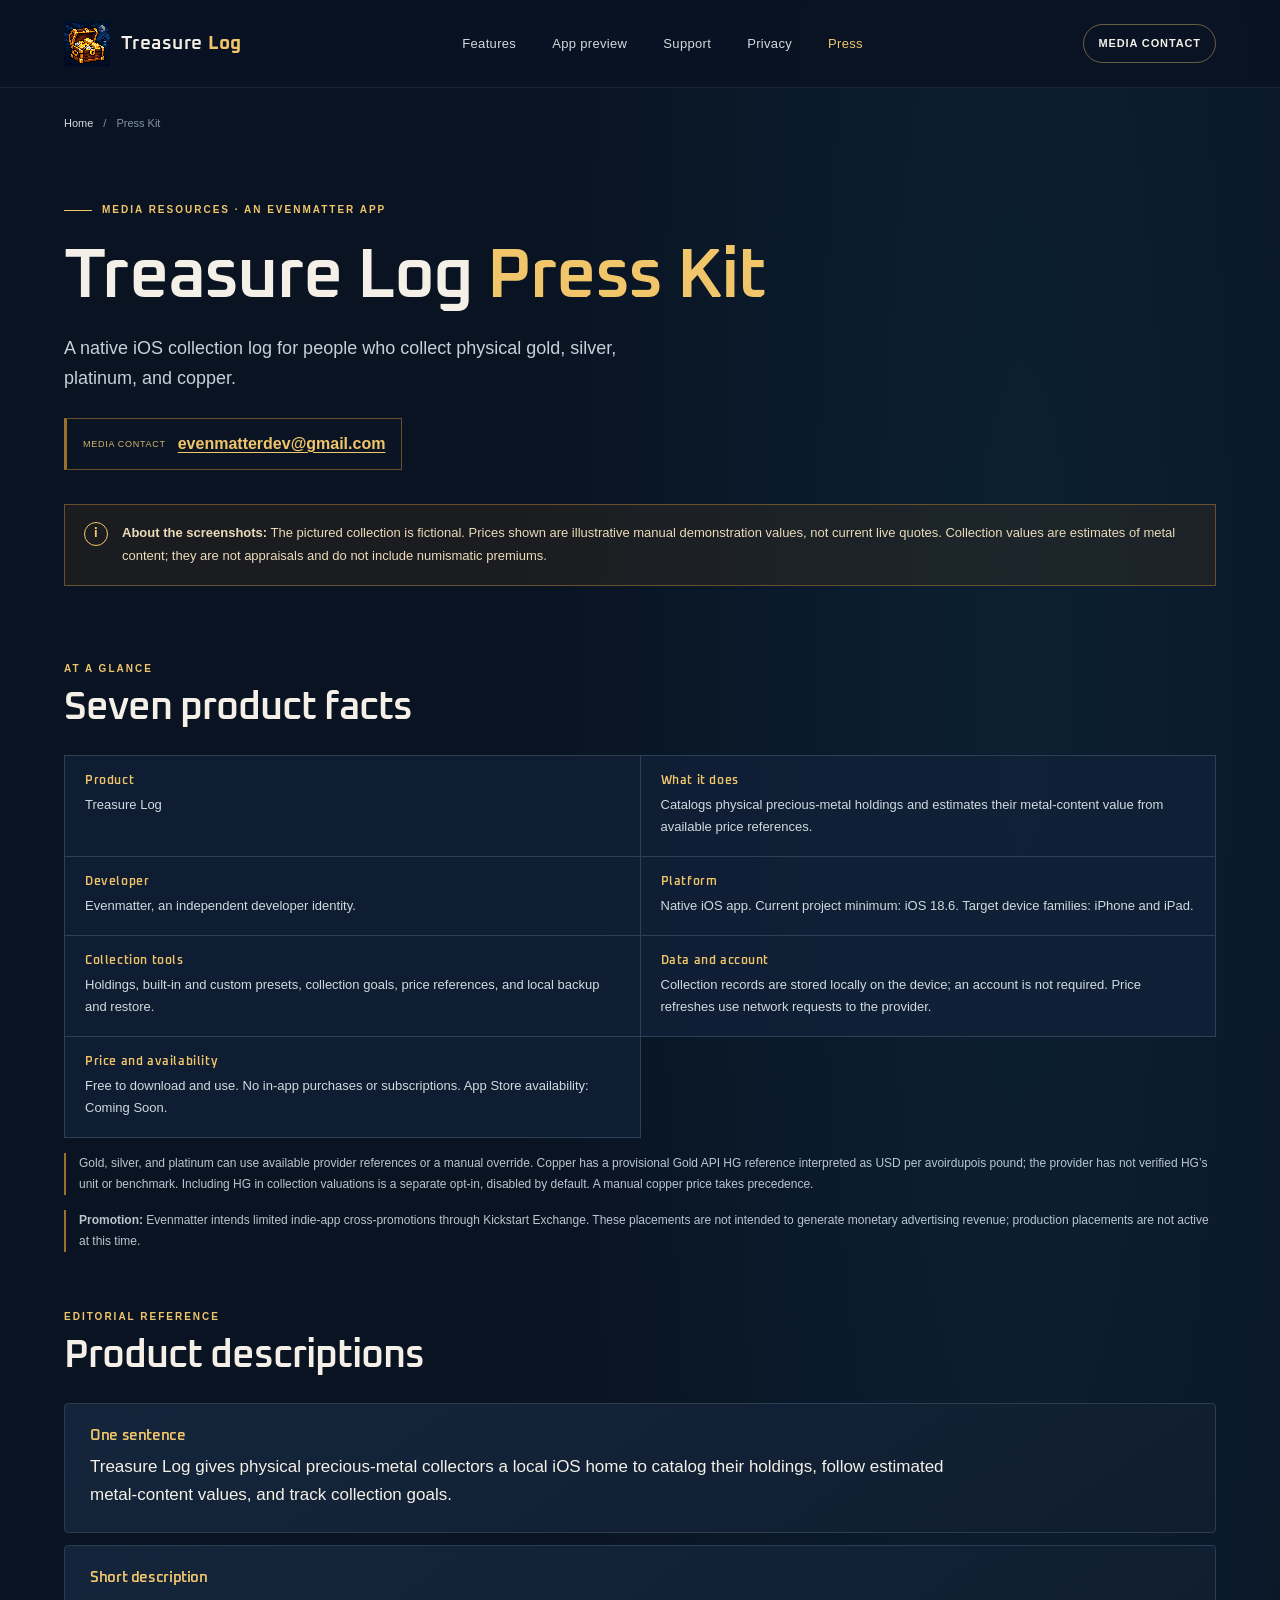
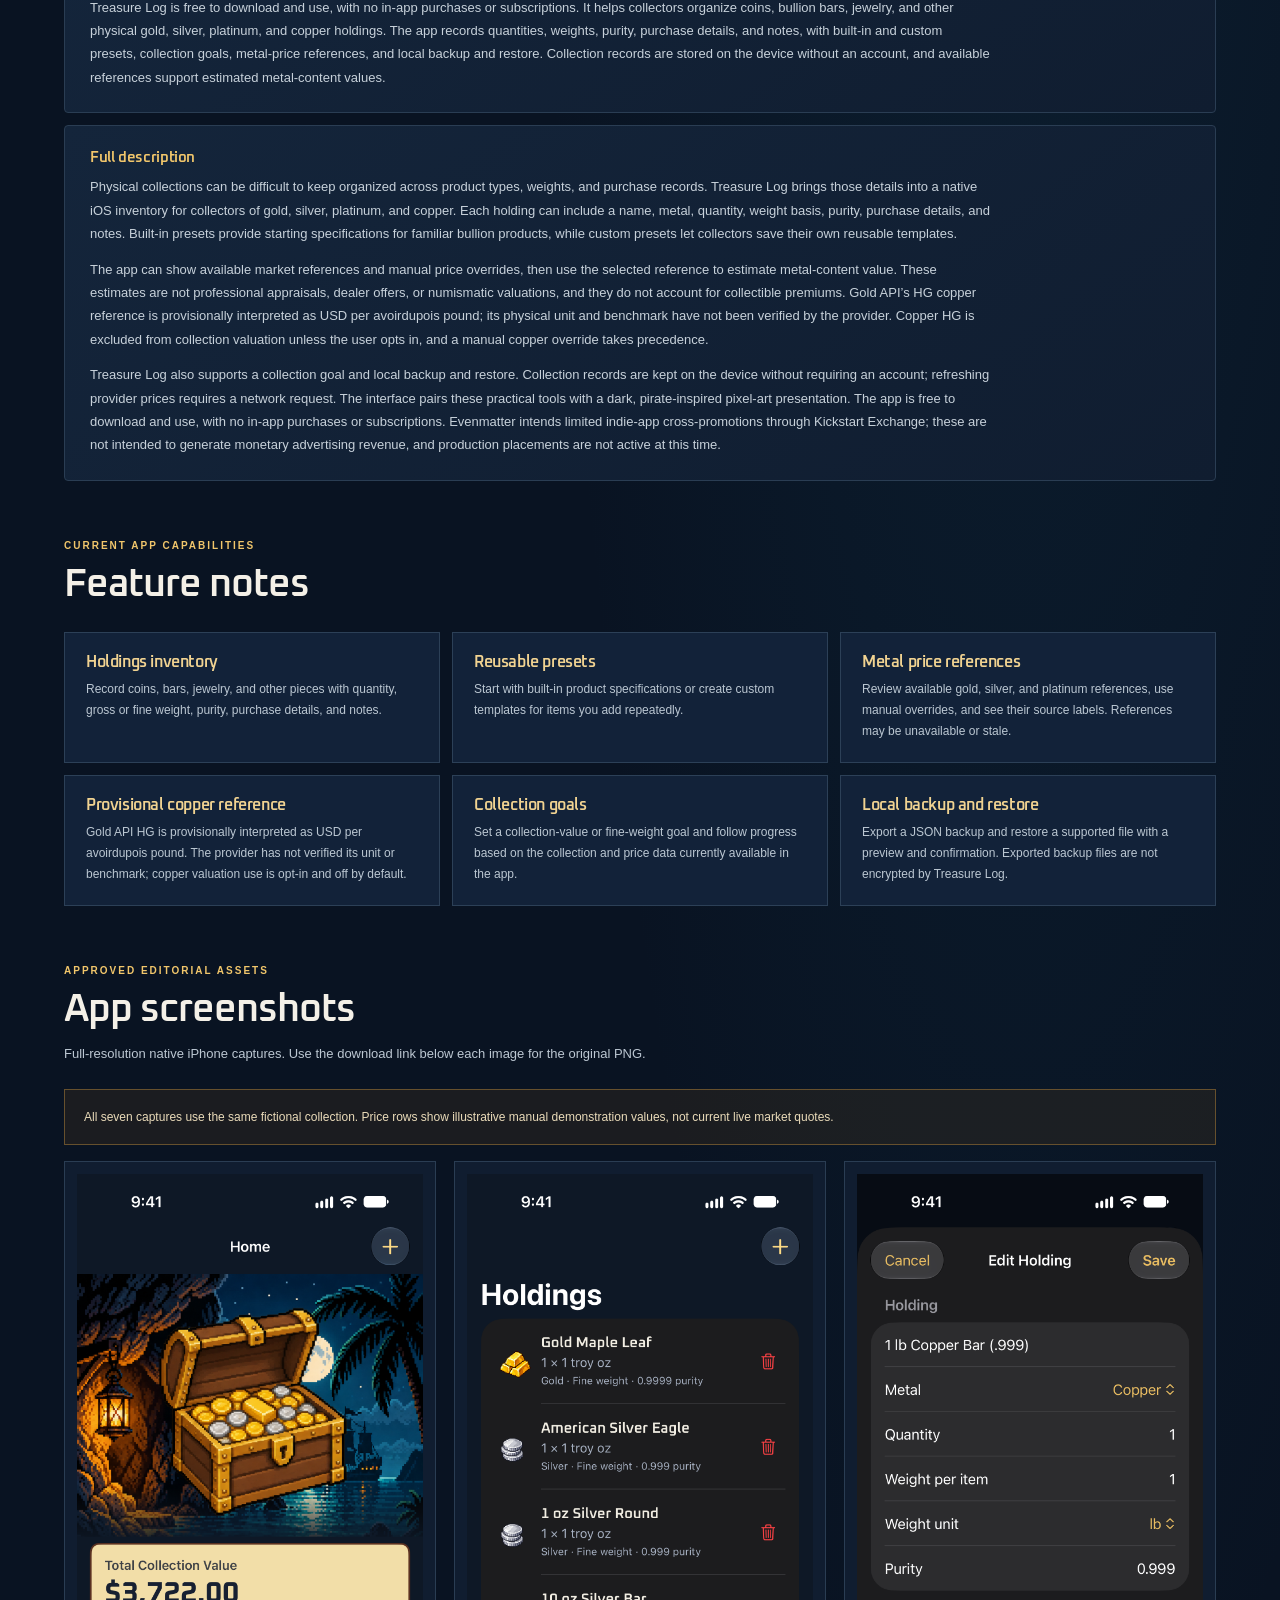
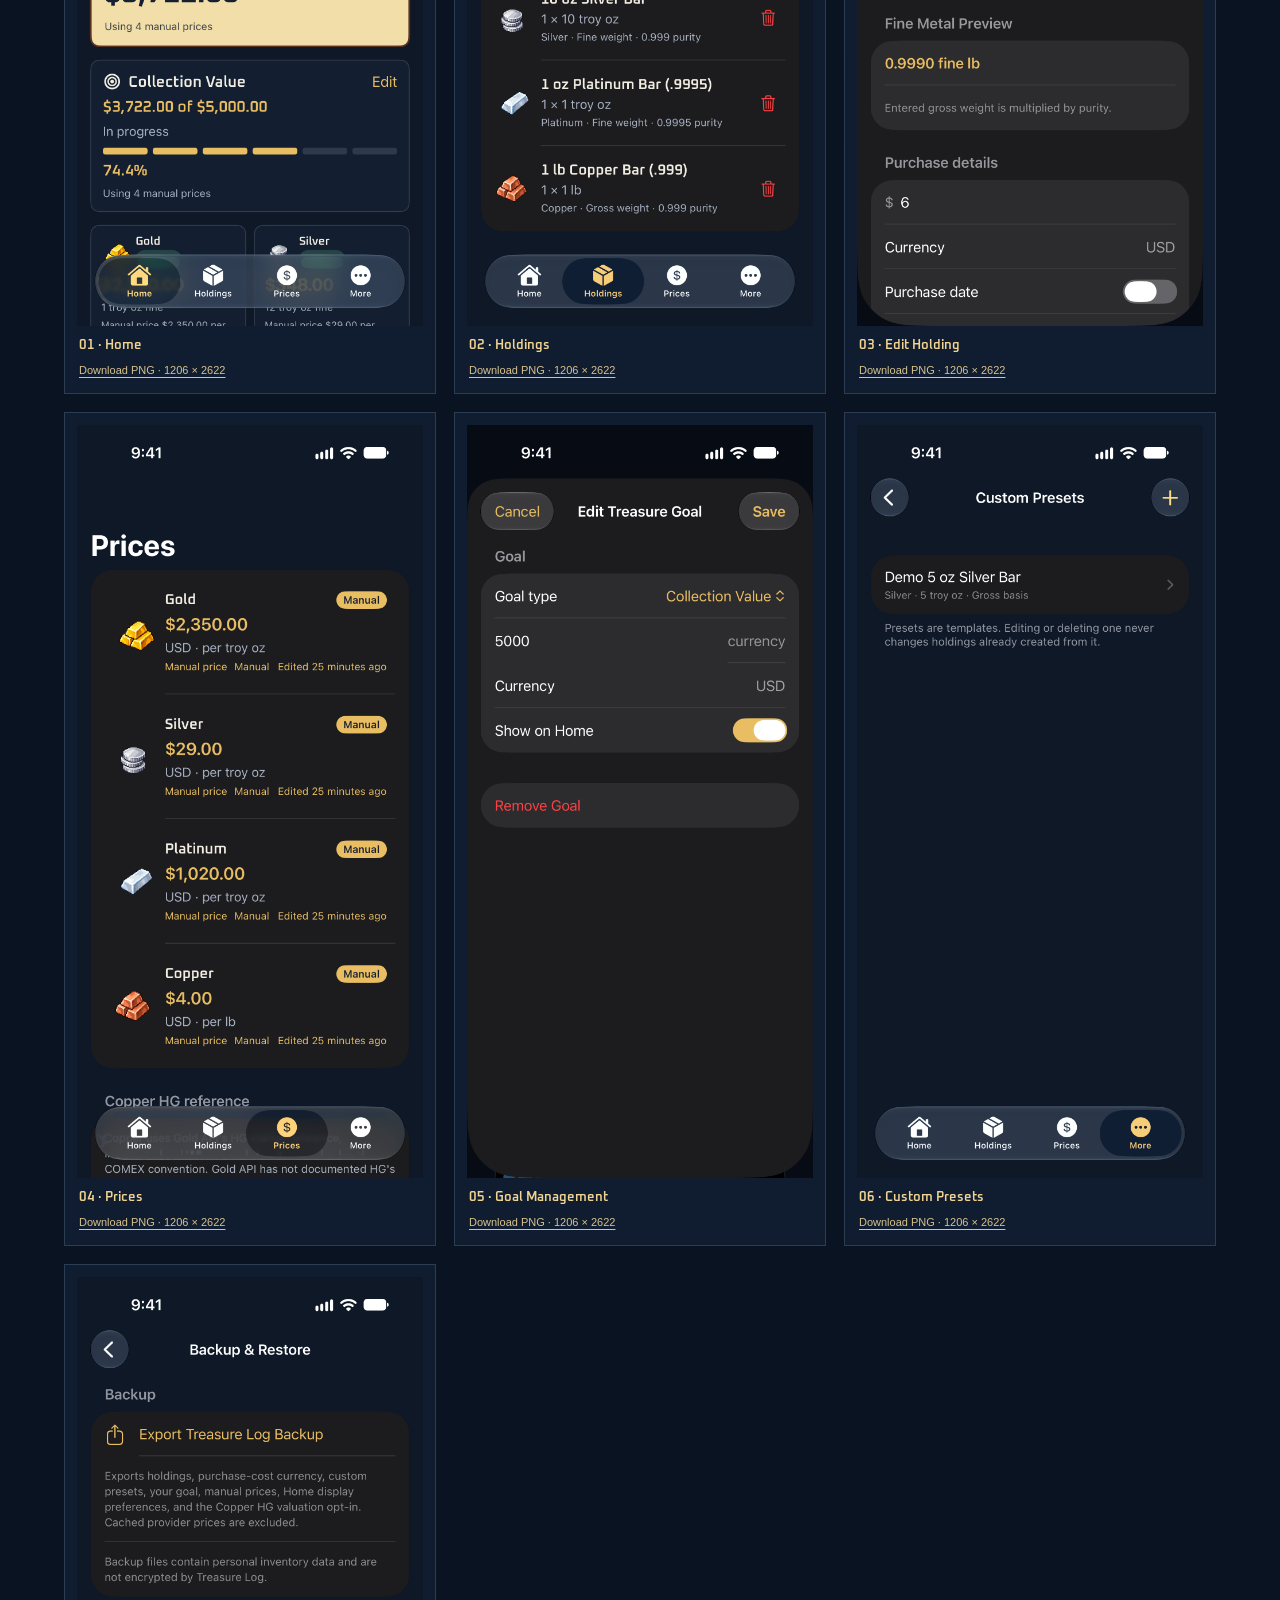
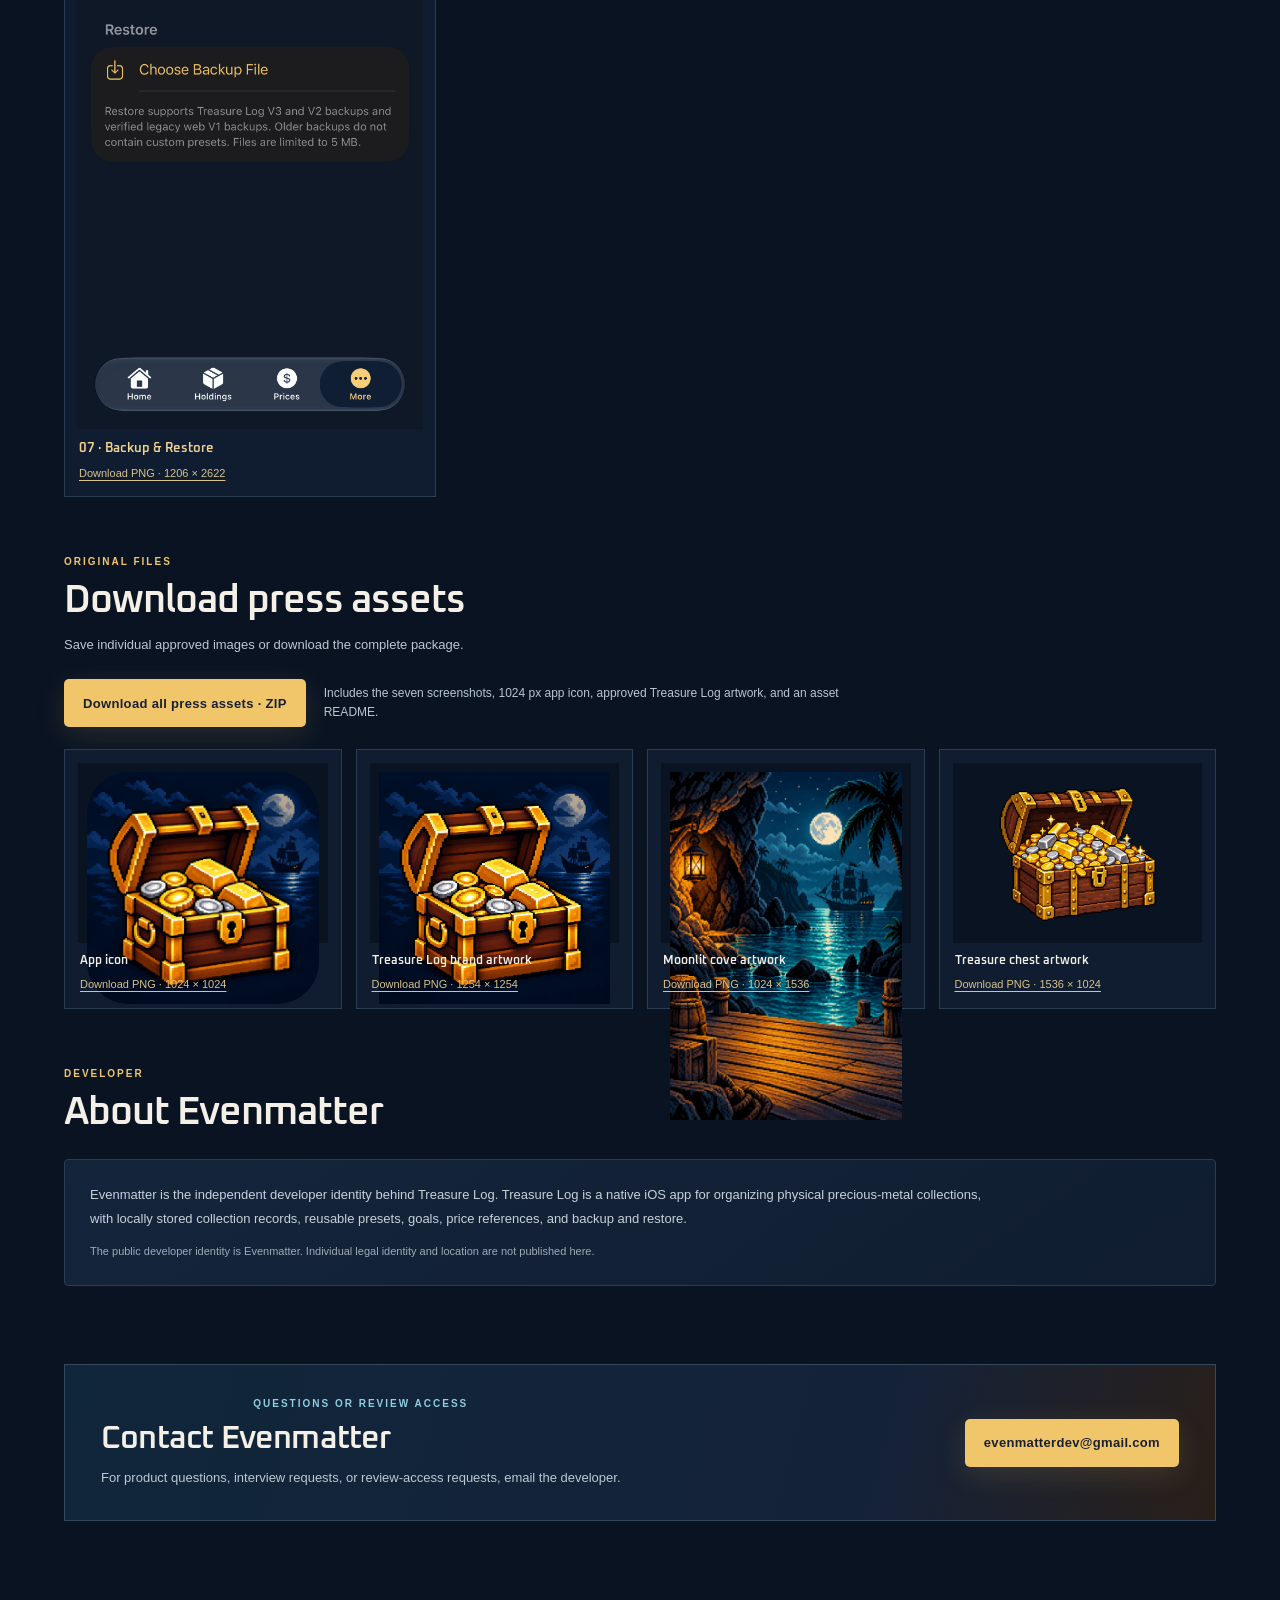
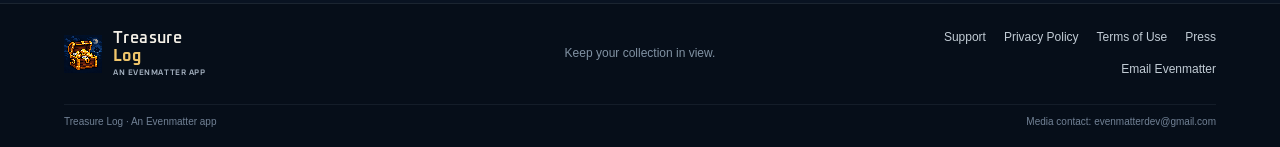
==== docs/press/index.html @ a98db15e "Publish Treasure Log press kit and update Copper disclosures" ====
<!doctype html>
<html lang="en">
<head>
  <meta charset="utf-8">
  <meta name="viewport" content="width=device-width, initial-scale=1">
  <meta name="theme-color" content="#091322">
  <meta name="description" content="Treasure Log press kit: verified product facts, editorial screenshots, approved artwork, and media contact.">
  <title>Press Kit — Treasure Log</title>
  <link rel="icon" href="../assets/brand/treasurelog-logo.png" type="image/png">
  <link rel="preload" href="../assets/fonts/oxanium.ttf" as="font" type="font/ttf" crossorigin>
  <link rel="stylesheet" href="../styles/site.css">
  <link rel="stylesheet" href="../styles/press.css">
</head>
<body class="inner-page">
  <a class="skip-link" href="#main">Skip to content</a>
  <header class="site-header">
    <a class="brand" href="../" aria-label="Treasure Log home"><img src="../assets/brand/treasurelog-logo.png" width="52" height="52" alt=""><span>Treasure <b>Log</b></span></a>
    <nav class="main-nav" aria-label="Main navigation">
      <a href="../#features">Features</a>
      <a href="../#screenshots">App preview</a>
      <a href="../support/">Support</a>
      <a href="../privacy/">Privacy</a>
      <a aria-current="page" href="./">Press</a>
    </nav>
    <a class="nav-cta" href="mailto:evenmatterdev@gmail.com">Media contact</a>
  </header>

  <main id="main" class="wrap inner-main press-main">
    <div class="breadcrumb"><a href="../">Home</a><span aria-hidden="true">/</span><span>Press Kit</span></div>
    <section class="page-hero press-hero">
      <p class="eyebrow"><span class="eyebrow-line"></span> Media resources · An Evenmatter app</p>
      <h1>Treasure Log <em>Press Kit</em></h1>
      <p class="page-lede">A native iOS collection log for people who collect physical gold, silver, platinum, and copper.</p>
      <div class="press-contact">
        <span class="contact-label">Media contact</span>
        <a href="mailto:evenmatterdev@gmail.com">evenmatterdev@gmail.com</a>
      </div>
    </section>

    <section class="press-notice" aria-label="Demonstration data note">
      <span class="notice-mark" aria-hidden="true">i</span>
      <p><strong>About the screenshots:</strong> The pictured collection is fictional. Prices shown are illustrative manual demonstration values, not current live quotes. Collection values are estimates of metal content; they are not appraisals and do not include numismatic premiums.</p>
    </section>

    <section class="press-section" aria-labelledby="facts-heading">
      <div class="press-section-heading">
        <p class="eyebrow">At a glance</p>
        <h2 id="facts-heading">Seven product facts</h2>
      </div>
      <dl class="facts-grid">
        <div><dt>Product</dt><dd>Treasure Log</dd></div>
        <div><dt>What it does</dt><dd>Catalogs physical precious-metal holdings and estimates their metal-content value from available price references.</dd></div>
        <div><dt>Developer</dt><dd>Evenmatter, an independent developer identity.</dd></div>
        <div><dt>Platform</dt><dd>Native iOS app. Current project minimum: iOS 18.6. Target device families: iPhone and iPad.</dd></div>
        <div><dt>Collection tools</dt><dd>Holdings, built-in and custom presets, collection goals, price references, and local backup and restore.</dd></div>
        <div><dt>Data and account</dt><dd>Collection records are stored locally on the device; an account is not required. Price refreshes use network requests to the provider.</dd></div>
        <div><dt>Price and availability</dt><dd>Free to download and use. No in-app purchases or subscriptions. App Store availability: Coming Soon.</dd></div>
      </dl>
      <p class="facts-note">Gold, silver, and platinum can use available provider references or a manual override. Copper has a provisional Gold API HG reference interpreted as USD per avoirdupois pound; the provider has not verified HG’s unit or benchmark. Including HG in collection valuations is a separate opt-in, disabled by default. A manual copper price takes precedence.</p>
      <p class="facts-note"><strong>Promotion:</strong> Evenmatter intends limited indie-app cross-promotions through Kickstart Exchange. These placements are not intended to generate monetary advertising revenue; production placements are not active at this time.</p>
    </section>

    <section class="press-section" aria-labelledby="copy-heading">
      <div class="press-section-heading">
        <p class="eyebrow">Editorial reference</p>
        <h2 id="copy-heading">Product descriptions</h2>
      </div>
      <article class="copy-card">
        <h3>One sentence</h3>
        <p class="quotable">Treasure Log gives physical precious-metal collectors a local iOS home to catalog their holdings, follow estimated metal-content values, and track collection goals.</p>
      </article>
      <article class="copy-card">
        <h3>Short description</h3>
        <p>Treasure Log is free to download and use, with no in-app purchases or subscriptions. It helps collectors organize coins, bullion bars, jewelry, and other physical gold, silver, platinum, and copper holdings. The app records quantities, weights, purity, purchase details, and notes, with built-in and custom presets, collection goals, metal-price references, and local backup and restore. Collection records are stored on the device without an account, and available references support estimated metal-content values.</p>
      </article>
      <article class="copy-card">
        <h3>Full description</h3>
        <p>Physical collections can be difficult to keep organized across product types, weights, and purchase records. Treasure Log brings those details into a native iOS inventory for collectors of gold, silver, platinum, and copper. Each holding can include a name, metal, quantity, weight basis, purity, purchase details, and notes. Built-in presets provide starting specifications for familiar bullion products, while custom presets let collectors save their own reusable templates.</p>
        <p>The app can show available market references and manual price overrides, then use the selected reference to estimate metal-content value. These estimates are not professional appraisals, dealer offers, or numismatic valuations, and they do not account for collectible premiums. Gold API’s HG copper reference is provisionally interpreted as USD per avoirdupois pound; its physical unit and benchmark have not been verified by the provider. Copper HG is excluded from collection valuation unless the user opts in, and a manual copper override takes precedence.</p>
        <p>Treasure Log also supports a collection goal and local backup and restore. Collection records are kept on the device without requiring an account; refreshing provider prices requires a network request. The interface pairs these practical tools with a dark, pirate-inspired pixel-art presentation. The app is free to download and use, with no in-app purchases or subscriptions. Evenmatter intends limited indie-app cross-promotions through Kickstart Exchange; these are not intended to generate monetary advertising revenue, and production placements are not active at this time.</p>
      </article>
    </section>

    <section class="press-section" aria-labelledby="features-heading">
      <div class="press-section-heading">
        <p class="eyebrow">Current app capabilities</p>
        <h2 id="features-heading">Feature notes</h2>
      </div>
      <div class="press-features">
        <article><h3>Holdings inventory</h3><p>Record coins, bars, jewelry, and other pieces with quantity, gross or fine weight, purity, purchase details, and notes.</p></article>
        <article><h3>Reusable presets</h3><p>Start with built-in product specifications or create custom templates for items you add repeatedly.</p></article>
        <article><h3>Metal price references</h3><p>Review available gold, silver, and platinum references, use manual overrides, and see their source labels. References may be unavailable or stale.</p></article>
        <article><h3>Provisional copper reference</h3><p>Gold API HG is provisionally interpreted as USD per avoirdupois pound. The provider has not verified its unit or benchmark; copper valuation use is opt-in and off by default.</p></article>
        <article><h3>Collection goals</h3><p>Set a collection-value or fine-weight goal and follow progress based on the collection and price data currently available in the app.</p></article>
        <article><h3>Local backup and restore</h3><p>Export a JSON backup and restore a supported file with a preview and confirmation. Exported backup files are not encrypted by Treasure Log.</p></article>
      </div>
    </section>

    <section class="press-section" aria-labelledby="screens-heading">
      <div class="press-section-heading">
        <p class="eyebrow">Approved editorial assets</p>
        <h2 id="screens-heading">App screenshots</h2>
        <p>Full-resolution native iPhone captures. Use the download link below each image for the original PNG.</p>
      </div>
      <div class="press-demo-note">All seven captures use the same fictional collection. Price rows show illustrative manual demonstration values, not current live market quotes.</div>
      <div class="press-gallery">
        <figure class="press-shot">
          <a class="press-image-link" href="../assets/press/screenshots/01-home-dashboard.png" download><img src="../assets/press/screenshots/01-home-dashboard.png" width="1206" height="2622" fetchpriority="high" alt="Treasure Log Home dashboard showing a fictional collection valued at 3,722 dollars and a 5,000 dollar goal at 74.4 percent progress."></a>
          <figcaption><span>01 · Home</span><a href="../assets/press/screenshots/01-home-dashboard.png" download>Download PNG · 1206 × 2622</a></figcaption>
        </figure>
        <figure class="press-shot">
          <a class="press-image-link" href="../assets/press/screenshots/02-holdings-inventory.png" download><img src="../assets/press/screenshots/02-holdings-inventory.png" width="1206" height="2622" loading="lazy" alt="Treasure Log Holdings inventory with fictional gold, silver, platinum, and copper pieces."></a>
          <figcaption><span>02 · Holdings</span><a href="../assets/press/screenshots/02-holdings-inventory.png" download>Download PNG · 1206 × 2622</a></figcaption>
        </figure>
        <figure class="press-shot">
          <a class="press-image-link" href="../assets/press/screenshots/03-edit-holding-copper-gross.png" download><img src="../assets/press/screenshots/03-edit-holding-copper-gross.png" width="1206" height="2622" loading="lazy" alt="Treasure Log edit form for a fictional gross-weight copper bar, with its metal, weight, quantity, purity, and purchase fields."></a>
          <figcaption><span>03 · Edit Holding</span><a href="../assets/press/screenshots/03-edit-holding-copper-gross.png" download>Download PNG · 1206 × 2622</a></figcaption>
        </figure>
        <figure class="press-shot">
          <a class="press-image-link" href="../assets/press/screenshots/04-prices-all-manual-quotes.png" download><img src="../assets/press/screenshots/04-prices-all-manual-quotes.png" width="1206" height="2622" loading="lazy" alt="Treasure Log Prices screen displaying illustrative manual reference values for gold, silver, platinum, and copper with source labels."></a>
          <figcaption><span>04 · Prices</span><a href="../assets/press/screenshots/04-prices-all-manual-quotes.png" download>Download PNG · 1206 × 2622</a></figcaption>
        </figure>
        <figure class="press-shot">
          <a class="press-image-link" href="../assets/press/screenshots/05-goal-management.png" download><img src="../assets/press/screenshots/05-goal-management.png" width="1206" height="2622" loading="lazy" alt="Treasure Log collection goal interface showing fictional goal progress."></a>
          <figcaption><span>05 · Goal Management</span><a href="../assets/press/screenshots/05-goal-management.png" download>Download PNG · 1206 × 2622</a></figcaption>
        </figure>
        <figure class="press-shot">
          <a class="press-image-link" href="../assets/press/screenshots/06-custom-presets.png" download><img src="../assets/press/screenshots/06-custom-presets.png" width="1206" height="2622" loading="lazy" alt="Treasure Log preset interface with built-in bullion templates and a fictional custom five-ounce silver bar preset."></a>
          <figcaption><span>06 · Custom Presets</span><a href="../assets/press/screenshots/06-custom-presets.png" download>Download PNG · 1206 × 2622</a></figcaption>
        </figure>
        <figure class="press-shot">
          <a class="press-image-link" href="../assets/press/screenshots/07-backup-restore.png" download><img src="../assets/press/screenshots/07-backup-restore.png" width="1206" height="2622" loading="lazy" alt="Treasure Log Backup and Restore screen describing export and restore actions."></a>
          <figcaption><span>07 · Backup &amp; Restore</span><a href="../assets/press/screenshots/07-backup-restore.png" download>Download PNG · 1206 × 2622</a></figcaption>
        </figure>
      </div>
    </section>

    <section class="press-section" aria-labelledby="assets-heading">
      <div class="press-section-heading">
        <p class="eyebrow">Original files</p>
        <h2 id="assets-heading">Download press assets</h2>
        <p>Save individual approved images or download the complete package.</p>
      </div>
      <p class="press-download-all"><a class="button button-gold" href="../assets/press/treasurelog-press-assets.zip" download>Download all press assets · ZIP</a><span>Includes the seven screenshots, 1024 px app icon, approved Treasure Log artwork, and an asset README.</span></p>
      <div class="brand-download-grid">
        <figure class="brand-download">
          <a href="../assets/press/treasurelog-app-icon-1024.png" download><img src="../assets/press/treasurelog-app-icon-1024.png" width="1024" height="1024" loading="lazy" alt="The approved Treasure Log production app icon, a pixel-art treasure chest on a dark background."></a>
          <figcaption><strong>App icon</strong><a href="../assets/press/treasurelog-app-icon-1024.png" download>Download PNG · 1024 × 1024</a></figcaption>
        </figure>
        <figure class="brand-download">
          <a href="../assets/press/brand/treasurelog-logo.png" download><img src="../assets/press/brand/treasurelog-logo.png" width="1254" height="1254" loading="lazy" alt="Approved Treasure Log pixel-art brand artwork."></a>
          <figcaption><strong>Treasure Log brand artwork</strong><a href="../assets/press/brand/treasurelog-logo.png" download>Download PNG · 1254 × 1254</a></figcaption>
        </figure>
        <figure class="brand-download">
          <a href="../assets/press/brand/moonlit-cove.png" download><img src="../assets/press/brand/moonlit-cove.png" width="1024" height="1536" loading="lazy" alt="Existing Treasure Log website artwork showing a moonlit pixel-art cove."></a>
          <figcaption><strong>Moonlit cove artwork</strong><a href="../assets/press/brand/moonlit-cove.png" download>Download PNG · 1024 × 1536</a></figcaption>
        </figure>
        <figure class="brand-download">
          <a href="../assets/press/brand/treasure-chest.png" download><img src="../assets/press/brand/treasure-chest.png" width="1536" height="1024" loading="lazy" alt="Existing Treasure Log website pixel-art treasure chest artwork."></a>
          <figcaption><strong>Treasure chest artwork</strong><a href="../assets/press/brand/treasure-chest.png" download>Download PNG · 1536 × 1024</a></figcaption>
        </figure>
      </div>
    </section>

    <section class="press-section" aria-labelledby="developer-heading">
      <div class="press-section-heading">
        <p class="eyebrow">Developer</p>
        <h2 id="developer-heading">About Evenmatter</h2>
      </div>
      <div class="bio-card">
        <p>Evenmatter is the independent developer identity behind Treasure Log. Treasure Log is a native iOS app for organizing physical precious-metal collections, with locally stored collection records, reusable presets, goals, price references, and backup and restore.</p>
        <p class="bio-note">The public developer identity is Evenmatter. Individual legal identity and location are not published here.</p>
      </div>
    </section>

    <section class="press-bottom-contact" aria-labelledby="contact-bottom-heading">
      <div><p class="eyebrow eyebrow-light">Questions or review access</p><h2 id="contact-bottom-heading">Contact Evenmatter</h2><p>For product questions, interview requests, or review-access requests, email the developer.</p></div>
      <a class="button button-gold" href="mailto:evenmatterdev@gmail.com">evenmatterdev@gmail.com</a>
    </section>
  </main>

  <footer class="site-footer">
    <div class="wrap footer-main">
      <a class="brand footer-brand" href="../"><img src="../assets/brand/treasurelog-logo.png" width="44" height="44" loading="lazy" alt=""><span>Treasure <b>Log</b><small>An Evenmatter app</small></span></a>
      <p>Keep your collection in view.</p>
      <nav aria-label="Footer navigation"><a href="../support/">Support</a><a href="../privacy/">Privacy Policy</a><a href="../terms/">Terms of Use</a><a aria-current="page" href="./">Press</a><a href="mailto:evenmatterdev@gmail.com">Email Evenmatter</a></nav>
    </div>
    <div class="wrap footer-legal"><span>Treasure Log · An Evenmatter app</span><span>Media contact: evenmatterdev@gmail.com</span></div>
  </footer>
</body>
</html>
---- docs/styles/site.css ----
@font-face{font-family:Oxanium;src:url('../assets/fonts/oxanium.ttf') format('truetype');font-style:normal;font-weight:100 900;font-display:swap}
:root{color-scheme:dark;--night:#091322;--night-2:#0d1a2c;--panel:#122239;--panel-2:#162942;--line:#2c4057;--ink:#f4f0e7;--muted:#bcc7d2;--blue:#62b7d2;--gold:#f1c66b;--gold-deep:#9b702b;--mahogany:#713e2c;--paper:#f4edda;--paper-ink:#263244;--body:"Avenir Next",Avenir,"Segoe UI",sans-serif;--display:Oxanium,"Avenir Next",sans-serif;--max:1160px;--gutter:clamp(20px,5vw,64px)}
*{box-sizing:border-box}
html{scroll-behavior:smooth;scroll-padding-top:90px}
body{margin:0;background:var(--night);color:var(--ink);font:16px/1.65 var(--body);-webkit-font-smoothing:antialiased;text-rendering:optimizeLegibility}
img{display:block;max-width:100%;height:auto}
a{color:inherit;text-decoration:none}
a:hover{color:var(--gold)}
button,a,summary{-webkit-tap-highlight-color:transparent}
:focus-visible{outline:3px solid var(--gold);outline-offset:4px;border-radius:3px}
.skip-link{position:absolute;left:16px;top:-70px;z-index:30;background:var(--gold);color:var(--night);padding:10px 15px;font-weight:700}
.skip-link:focus{top:14px}
.wrap{width:min(var(--max),calc(100% - var(--gutter)*2));margin-inline:auto}
.site-header{height:88px;padding:0 var(--gutter);display:flex;align-items:center;justify-content:space-between;gap:26px;border-bottom:1px solid rgba(179,202,220,.1);position:relative;z-index:5;background:rgba(9,19,34,.94)}
.brand{display:inline-flex;align-items:center;gap:11px;font:600 19px/1 var(--display);letter-spacing:.025em;white-space:nowrap}
.brand img{width:46px;height:46px;object-fit:contain;image-rendering:pixelated;flex:none}
.brand b{color:var(--gold);font-weight:700}
.main-nav{display:flex;gap:clamp(16px,3vw,36px);align-items:center;color:#d1d9df;font-size:13px;letter-spacing:.025em}
.main-nav a{padding:8px 0;transition:color .2s}
.main-nav a[aria-current="page"]{color:var(--gold)}
.nav-cta{border:1px solid rgba(241,198,107,.42);border-radius:999px;padding:9px 14px;font-size:11px;font-weight:700;letter-spacing:.08em;text-transform:uppercase;white-space:nowrap}
.nav-cta span{color:var(--gold);margin-left:6px}
.hero{min-height:610px;display:grid;grid-template-columns:minmax(0,1fr) minmax(360px,.92fr);align-items:center;position:relative;padding-top:44px;padding-bottom:72px;gap:12px}
.hero-copy{position:relative;z-index:2;padding:14px 0 20px}
.eyebrow{display:flex;align-items:center;gap:10px;color:var(--gold);font-size:10px;font-weight:700;letter-spacing:.2em;line-height:1.4;text-transform:uppercase;margin:0 0 19px}
.eyebrow-line{height:1px;width:28px;background:var(--gold);display:inline-block}
h1,h2,h3,p{margin-top:0}
h1,h2,h3{font-family:var(--display);font-weight:600;line-height:1.15;letter-spacing:-.025em}
.hero h1{font-size:clamp(44px,6vw,76px);max-width:680px;margin:0 0 22px}
h1 em,h2 em{font-style:normal;color:var(--gold)}
.hero-intro{max-width:565px;color:#ced7df;font-size:clamp(16px,1.5vw,19px);line-height:1.75;margin-bottom:28px}
.hero-actions{display:flex;align-items:center;gap:22px;flex-wrap:wrap}
.button{min-height:48px;display:inline-flex;align-items:center;justify-content:center;gap:12px;border-radius:5px;padding:11px 19px;font-size:13px;font-weight:700;letter-spacing:.025em;transition:transform .2s,background .2s,border-color .2s}
.button:hover{transform:translateY(-2px)}
.button-gold{background:var(--gold);color:#182031;box-shadow:0 8px 30px rgba(241,198,107,.14)}
.button-gold:hover{color:#101a29;background:#ffda84}
.coming-note{display:inline-flex;align-items:center;gap:8px;font-size:12px;color:var(--muted)}
.status-dot{width:7px;height:7px;background:var(--gold);border-radius:50%;box-shadow:0 0 0 4px rgba(241,198,107,.12)}
.hero-proof{display:flex;align-items:center;gap:14px;margin-top:46px;color:#aebbc9;font-size:10px;letter-spacing:.1em;text-transform:uppercase}
.hero-proof b{font:600 13px var(--display);color:var(--gold);margin-right:5px}
.hero-proof i{width:3px;height:3px;border-radius:50%;background:#6f8295}
.hero-scene{height:490px;max-width:520px;width:100%;position:relative;justify-self:end;overflow:hidden;isolation:isolate;mask-image:linear-gradient(to bottom,black 86%,transparent 100%);-webkit-mask-image:linear-gradient(to bottom,black 86%,transparent 100%)}
.scene-glow{position:absolute;inset:7% -5% 0;z-index:-1;background:radial-gradient(ellipse at 54% 48%,rgba(27,106,142,.4),transparent 60%)}
.cove-art{position:absolute;inset:0;width:100%;height:100%;object-fit:cover;object-position:center 46%;opacity:.66;z-index:-2;image-rendering:pixelated;mask-image:linear-gradient(to right,transparent 0%,black 13%,black 88%,transparent 100%);-webkit-mask-image:linear-gradient(to right,transparent 0%,black 13%,black 88%,transparent 100%)}
.chest-art{position:absolute;width:min(84%,440px);height:auto;left:50%;top:52%;transform:translate(-50%,-38%);filter:drop-shadow(0 19px 26px rgba(0,0,0,.65));image-rendering:pixelated}
.scene-caption{position:absolute;bottom:28px;right:8px;color:#e6d7b8;font:500 12px var(--display);letter-spacing:.04em;text-shadow:0 2px 8px #06111f}
.scene-caption-mark{color:var(--gold);margin-right:7px}
.hero-bottom-rule{position:absolute;left:0;right:0;bottom:0;height:1px;display:flex;justify-content:space-between;background:linear-gradient(90deg,transparent,var(--line) 10%,var(--line) 90%,transparent)}
.hero-bottom-rule span{width:5px;height:5px;background:var(--gold-deep);border-radius:50%;transform:translateY(-2px)}
.intro-band{background:linear-gradient(105deg,#11223a,#0e1b2d 65%,#102336);border-block:1px solid rgba(98,183,210,.14);padding:66px 0 70px;text-align:center}
.intro-inner{max-width:760px}
.eyebrow-light{justify-content:center;color:#8fcde0}
.intro-band h2,.section-heading h2,.screens-copy h2,.availability h2,.support-bottom h2{font-size:clamp(29px,4vw,46px);margin:0 0 15px}
.intro-band p:last-child{color:#c0cbd5;max-width:690px;margin:0 auto;font-size:16px}
.section-pad{padding-top:100px;padding-bottom:108px}
.section-heading{display:flex;align-items:end;justify-content:space-between;gap:32px;margin-bottom:35px}
.section-heading .eyebrow{margin-bottom:12px}
.section-heading h2{margin:0}
.section-heading>p{max-width:340px;color:var(--muted);margin:0 0 4px;font-size:14px}
.feature-grid{display:grid;grid-template-columns:repeat(3,minmax(0,1fr));gap:13px}
.feature-card{min-height:280px;position:relative;padding:25px 26px 23px;background:linear-gradient(145deg,#14253b,#101d30);border:1px solid #2a3d53;border-radius:5px;overflow:hidden;transition:transform .2s,border-color .2s}
.feature-card:hover{transform:translateY(-3px);border-color:#54708a}
.feature-card-large{grid-column:span 2;min-height:280px;background:radial-gradient(ellipse at 90% 100%,rgba(45,113,135,.17),transparent 55%),linear-gradient(145deg,#172a43,#111e31)}
.feature-index{font:600 10px var(--display);letter-spacing:.14em;color:#90a4b7}
.feature-icon{width:38px;height:38px;display:grid;place-items:center;border:1px solid rgba(241,198,107,.38);border-radius:50%;color:var(--gold);font-size:18px;margin:19px 0 14px}
.feature-card h3{font-size:21px;margin:0 0 10px}
.feature-card p{color:#b9c6d1;font-size:13px;line-height:1.7;margin:0;max-width:460px}
.metal-chips{display:flex;gap:7px;flex-wrap:wrap;margin-top:20px}
.metal-chips span{font-size:10px;color:#e6dfd0;border:1px solid #475b70;border-radius:2px;padding:4px 9px}
.feature-card-gold{background:linear-gradient(145deg,#362a1b,#1b2432 82%);border-color:#66502d}
.feature-card-gold .feature-index,.feature-card-gold .card-footnote{color:#e2c883}
.card-footnote{display:block;font-size:10px;margin-top:15px;letter-spacing:.025em}
.feature-card-scene{background:radial-gradient(ellipse at 96% 100%,rgba(25,119,151,.38),transparent 52%),linear-gradient(145deg,#132d42,#122035)}
.mini-chest{position:absolute;right:25px;bottom:13px;color:rgba(241,198,107,.16);font-size:58px;transform:rotate(-12deg)}
.feature-card-dark{background:linear-gradient(145deg,#241a1a,#142238);border-color:#49332c}
.text-link{display:inline-flex;gap:9px;align-items:center;margin-top:17px;color:var(--gold);font-size:12px;font-weight:700}
.screens-section{overflow:hidden;background:linear-gradient(108deg,#0c1928,#11263a 60%,#102138);border-block:1px solid rgba(98,183,210,.14)}
.screens-wrap{min-height:560px;display:grid;grid-template-columns:.78fr 1.22fr;align-items:center;gap:45px;padding-top:70px;padding-bottom:70px}
.screens-copy{max-width:390px}
.screens-copy .eyebrow{justify-content:flex-start}
.screens-copy h2{margin-bottom:17px}
.screens-copy h2 em{font-size:.75em;line-height:1.5;display:inline-block}
.screens-copy>p:not(.eyebrow){color:#becbd6;font-size:14px;margin-bottom:25px}
.button-outline{border:1px solid rgba(241,198,107,.56);color:#f6d991;background:rgba(9,19,34,.18)}
.button-outline:hover{background:rgba(241,198,107,.1);color:white}
.screens-gallery{min-height:430px;display:flex;align-items:center;justify-content:center;gap:23px;position:relative;perspective:800px}
.phone-shot{width:min(43%,260px);margin:0;position:relative;filter:drop-shadow(0 20px 24px rgba(0,0,0,.4))}
.phone-shot img{width:100%;border:5px solid #263448;border-radius:26px;background:#101d30}
.phone-shot figcaption{margin-top:12px;text-align:center;color:#d1d8dd;font-size:10px;letter-spacing:.035em;white-space:nowrap}
.phone-shot figcaption span{color:var(--gold);font:600 11px var(--display);margin-right:6px}
.phone-shot-main{z-index:2;transform:rotate(-3deg) translateY(4px)}
.phone-shot-side{transform:rotate(4deg) translateY(-27px)}
.availability{display:flex;align-items:center;gap:22px;padding-block:55px}
.availability-mark{width:53px;height:53px;border-radius:50%;display:grid;place-items:center;border:1px solid var(--gold-deep);color:var(--gold);font-size:22px;flex:none}
.availability h2{font-size:25px;margin:0 0 7px}
.availability p{color:#b9c5d0;margin:0;font-size:13px}
.availability .eyebrow{margin:0 0 7px;font-size:9px}
.button-muted{margin-left:auto;background:#17253a;border:1px solid #344960;color:#aebbc8;cursor:default}
.site-footer{background:#060e19;border-top:1px solid rgba(179,202,220,.12)}
.footer-main{min-height:100px;display:grid;grid-template-columns:1fr 1fr 1fr;align-items:center;gap:20px}
.footer-brand{font-size:16px}.footer-brand img{width:38px;height:38px}.footer-brand span{display:flex;flex-direction:column;line-height:1.1}.footer-brand small{font:600 8px/1.3 Oxanium,sans-serif;letter-spacing:.07em;color:#a9b6c5;text-transform:uppercase;margin-top:3px}
.footer-main>p{margin:0;text-align:center;color:#8192a3;font-size:12px}
.footer-main nav{display:flex;flex-wrap:wrap;justify-content:flex-end;gap:12px 18px;font-size:12px;color:#c2ccd5}
.draft-mini{color:var(--gold);font-size:9px;text-transform:uppercase;letter-spacing:.08em;border:1px solid rgba(241,198,107,.32);border-radius:3px;padding:2px 4px;margin-left:3px}
.footer-legal{min-height:43px;padding-block:9px;border-top:1px solid rgba(179,202,220,.08);display:flex;justify-content:space-between;gap:16px;color:#718195;font-size:10px}
/* Inner pages */
.inner-page{background:radial-gradient(ellipse at 80% 10%,rgba(22,78,105,.22),transparent 35%),var(--night)}
.inner-main{padding-bottom:95px}
.breadcrumb{display:flex;align-items:center;gap:10px;padding-top:26px;font-size:11px;color:#8294a7}
.breadcrumb a{color:#d5dce2}
.page-hero{padding:71px 0 50px;max-width:770px}
.page-hero .eyebrow{margin-bottom:20px}
.page-hero h1{font-size:clamp(44px,7vw,70px);margin:0 0 15px}
.page-lede{font-size:18px;color:#c5d0d9;max-width:620px;margin:0;line-height:1.7}
.support-contact{display:grid;grid-template-columns:58px minmax(0,1fr) minmax(240px,.8fr);align-items:center;gap:23px;background:linear-gradient(110deg,#162941,#112033);border:1px solid #34495e;border-left:3px solid var(--gold-deep);padding:26px 29px;margin-bottom:74px}
.contact-star{width:45px;height:45px;border-radius:50%;display:grid;place-items:center;border:1px solid rgba(241,198,107,.45);color:var(--gold);font-size:19px}
.support-contact .eyebrow{margin-bottom:5px;font-size:9px}
.support-contact h2{font-size:23px;margin:0 0 5px}
.support-contact p:last-child{font-size:12px;color:#b9c5d0;margin:0;max-width:470px}
.contact-email{padding:13px 15px;background:#0a1422;border:1px solid #9b702b;display:flex;flex-direction:column;gap:4px;overflow-wrap:anywhere}
.email-link{color:var(--gold);font-weight:700;text-decoration:underline;text-underline-offset:3px;overflow-wrap:anywhere}
.contact-label{font-size:9px;letter-spacing:.08em;text-transform:uppercase;color:#d4b46e}
.contact-email strong{font:600 13px var(--display);color:#f5e7c5}
.faq-section{display:grid;grid-template-columns:.72fr 1.28fr;gap:65px}
.faq-heading{position:sticky;top:30px;align-self:start}
.faq-heading h2{font-size:31px;margin:0 0 13px}
.faq-heading>p:last-child{color:#b7c4d0;font-size:13px;max-width:290px}
.faq-list{border-top:1px solid var(--line)}
.faq-item{border-bottom:1px solid var(--line)}
.faq-item summary{list-style:none;cursor:pointer;display:grid;grid-template-columns:42px 1fr 20px;gap:12px;align-items:center;padding:20px 0;font:600 17px/1.4 var(--display)}
.faq-item summary::-webkit-details-marker{display:none}
.faq-number{font:600 11px var(--display);color:#dfb84f}
.faq-plus{position:relative;width:18px;height:18px}
.faq-plus:before,.faq-plus:after{content:"";position:absolute;left:2px;top:8px;width:14px;height:1px;background:var(--gold)}
.faq-plus:after{transform:rotate(90deg);transition:transform .2s}
.faq-item[open] .faq-plus:after{transform:rotate(0)}
.faq-answer{padding:0 34px 20px 54px;color:#bdc9d3;font-size:13px;line-height:1.8}
.faq-answer p{margin:0}
.support-bottom{margin-top:86px;padding:37px 42px;background:linear-gradient(105deg,#10263a,#142239 70%,#291f19);border:1px solid #35485c;display:flex;align-items:center;gap:25px}
.support-bottom h2{font-size:27px;max-width:540px;margin-bottom:9px}
.support-bottom p:last-child{font-size:13px;color:#bdc9d3;margin:0}
.support-bottom .eyebrow{margin-bottom:10px}
.support-bottom .button-muted{white-space:normal;text-align:center;max-width:190px;line-height:1.4;padding:10px 14px}
/* Privacy draft */
.privacy-hero{padding-bottom:36px}
.draft-banner{display:flex;gap:16px;align-items:flex-start;padding:17px 19px;margin-bottom:24px;border:1px solid #977333;background:rgba(81,58,24,.36);color:#f1dfb7}
.draft-icon{width:25px;height:25px;display:grid;place-items:center;border:1px solid var(--gold);border-radius:50%;font:700 13px var(--display);flex:none}
.draft-banner strong{font:600 14px var(--display)}
.draft-banner p{color:#dfd0b5;font-size:12px;margin:3px 0 0}
.policy-paper{max-width:850px;margin:0 auto;background:var(--paper);color:var(--paper-ink);padding:clamp(24px,6vw,62px);border-radius:4px;box-shadow:0 22px 70px rgba(0,0,0,.22);font-size:15px;line-height:1.8}
.policy-paper p{margin-bottom:17px}
.policy-meta{padding-bottom:19px;border-bottom:1px solid #c9bea6;color:#4b5662;font-size:13px}
.policy-paper h2{font-size:20px;color:#14243a;margin:32px 0 9px;letter-spacing:-.01em}
.policy-paper code{overflow-wrap:anywhere;font-size:.9em;background:#e6ddca;padding:2px 4px;border-radius:3px}
.policy-review-list{margin-top:32px;padding:20px 23px;border:1px solid #a4772d;background:#fff5dc}
.policy-review-list>strong{font-family:var(--display);color:#50381d}
.policy-review-list ul{margin:10px 0 0;padding-left:21px}
.policy-review-list li{margin:6px 0;font-size:13px}
@media(max-width:900px){
 .site-header{height:78px;gap:13px}.main-nav{gap:17px;font-size:12px}.nav-cta{font-size:10px;padding:8px 10px}.brand{font-size:16px}.brand img{width:40px;height:40px}
 .hero{min-height:590px;grid-template-columns:minmax(0,1fr) minmax(270px,.8fr);gap:0}.hero-scene{height:420px}.hero h1{font-size:clamp(42px,6.4vw,61px)}.hero-proof{gap:9px;font-size:9px}
 .feature-card{padding:22px 21px}.screens-wrap{grid-template-columns:.8fr 1.2fr;gap:25px}.screens-gallery{gap:13px}.phone-shot{width:45%}.support-contact{grid-template-columns:48px 1fr}.contact-email{grid-column:2}.faq-section{gap:38px}
}
@media(max-width:680px){
 html{scroll-padding-top:76px}.site-header{height:auto;min-height:70px;padding:10px var(--gutter);display:grid;grid-template-columns:1fr auto;gap:8px 12px}.brand{font-size:16px}.brand img{width:38px;height:38px}.main-nav{grid-column:1/-1;grid-row:2;order:3;justify-content:space-between;gap:8px;border-top:1px solid rgba(179,202,220,.1);padding-top:7px;font-size:11px}.main-nav a{padding:5px 0}.nav-cta{grid-column:2;grid-row:1;font-size:9px;padding:7px 8px}.nav-cta span{margin-left:3px}
 .hero{display:flex;flex-direction:column;align-items:stretch;min-height:unset;padding-top:56px;padding-bottom:28px;gap:5px}.hero-copy{padding:0}.hero h1{font-size:clamp(43px,12vw,62px);max-width:570px}.hero-intro{font-size:16px;line-height:1.65}.hero-actions{gap:13px}.hero-proof{margin-top:27px;flex-wrap:wrap}.hero-scene{align-self:center;justify-self:center;width:min(100%,430px);height:390px;margin-top:5px}.chest-art{width:84%;top:50%}.scene-caption{right:17px}.hero-bottom-rule{bottom:0}
 .intro-band{padding:52px 0}.intro-band h2,.section-heading h2,.screens-copy h2{font-size:32px}.intro-band p:last-child{font-size:14px}
 .section-pad{padding-top:68px;padding-bottom:73px}.section-heading{display:block;margin-bottom:25px}.section-heading>p{margin-top:12px;font-size:13px}.feature-grid{grid-template-columns:1fr;gap:10px}.feature-card,.feature-card-large{grid-column:auto;min-height:auto;padding:22px 22px 24px}.feature-card p{max-width:580px}.feature-card-large{min-height:250px}
 .screens-wrap{display:flex;flex-direction:column;align-items:stretch;gap:20px;padding-top:56px;padding-bottom:43px}.screens-copy{max-width:540px}.screens-copy h2{font-size:31px}.screens-gallery{min-height:360px;gap:12px}.phone-shot{width:min(43%,220px)}.phone-shot img{border-width:4px;border-radius:20px}.phone-shot figcaption{font-size:9px}.phone-shot-main{transform:rotate(-2deg)}.phone-shot-side{transform:rotate(3deg) translateY(-18px)}
 .availability{padding-block:37px;gap:14px;flex-wrap:wrap}.availability-mark{width:43px;height:43px}.availability>div:nth-child(2){flex:1;min-width:180px}.availability h2{font-size:21px}.availability p{font-size:12px}.availability .button-muted{margin-left:57px;min-height:40px;padding:8px 15px}
 .footer-main{grid-template-columns:1fr auto;padding-block:20px;gap:13px}.footer-main>p{display:none}.footer-main nav{gap:14px;font-size:11px;flex-wrap:wrap}.footer-legal{font-size:9px;flex-wrap:wrap;min-height:unset}
 .inner-main{padding-bottom:65px}.breadcrumb{padding-top:19px}.page-hero{padding:51px 0 34px}.page-hero h1{font-size:clamp(42px,12vw,58px)}.page-lede{font-size:16px}.support-contact{grid-template-columns:40px 1fr;gap:14px;padding:20px;margin-bottom:52px}.contact-star{width:37px;height:37px}.support-contact h2{font-size:21px}.contact-email{grid-column:1/-1}.faq-section{display:block}.faq-heading{position:static;margin-bottom:24px}.faq-heading h2{font-size:28px}.faq-item summary{grid-template-columns:30px 1fr 18px;gap:8px;font-size:15px;padding:17px 0}.faq-answer{padding-left:38px;padding-right:12px}.support-bottom{display:block;margin-top:57px;padding:27px 24px}.support-bottom h2{font-size:24px}.support-bottom .button-muted{margin:20px 0 0;max-width:none;width:100%}
 .privacy-hero{padding-bottom:28px}.draft-banner{padding:14px;gap:11px}.draft-banner strong{font-size:13px}.draft-banner p{font-size:11px}.policy-paper{padding:24px 20px;font-size:14px;line-height:1.78}.policy-paper h2{font-size:18px;margin-top:27px}.policy-review-list{padding:16px}.policy-review-list li{font-size:12px}
}
@media(max-width:360px){
 .contact-email{padding-inline:10px}
 .site-header{padding-inline:14px}.brand{font-size:14px;gap:8px}.brand img{width:34px;height:34px}.nav-cta{font-size:8px;padding:6px}.main-nav{font-size:10px}.wrap{width:calc(100% - 32px)}.hero h1{font-size:42px}.hero-proof{font-size:8px;gap:7px}.button{font-size:12px;padding-inline:14px}.phone-shot figcaption{white-space:normal}.footer-main nav{gap:9px;font-size:10px}
}
@media(prefers-reduced-motion:reduce){html{scroll-behavior:auto}*,*::before,*::after{transition-duration:.01ms!important;animation-duration:.01ms!important;animation-iteration-count:1!important}}
---- docs/styles/press.css ----
.press-main{padding-bottom:82px}
.press-hero{padding-bottom:34px}
.press-hero h1{max-width:900px}
.press-contact{display:inline-flex;align-items:center;gap:12px;margin-top:24px;padding:12px 16px;background:#0a1422;border:1px solid #66502d;border-left:3px solid var(--gold-deep);overflow-wrap:anywhere}
.press-contact .contact-label{white-space:nowrap}
.press-contact a{color:var(--gold);font-weight:700;text-decoration:underline;text-underline-offset:3px}
.press-notice,.press-demo-note{display:flex;gap:14px;align-items:flex-start;padding:17px 19px;border:1px solid #66502d;background:rgba(81,58,24,.25);color:#eadbb9}
.press-notice{margin:0 0 56px}
.press-notice p{margin:0;font-size:13px;line-height:1.75}
.notice-mark{flex:none;width:24px;height:24px;border:1px solid var(--gold);border-radius:50%;display:grid;place-items:center;color:var(--gold);font:700 13px var(--display)}
.press-section{padding-top:20px;margin-top:38px}
.press-section-heading{max-width:790px;margin-bottom:24px}
.press-section-heading .eyebrow{margin-bottom:10px}
.press-section-heading h2{font-size:clamp(28px,4vw,39px);margin:0 0 10px}
.press-section-heading>p:last-child{color:var(--muted);font-size:13px;margin-bottom:0}
.facts-grid{display:grid;grid-template-columns:repeat(2,minmax(0,1fr));margin:0;border-top:1px solid var(--line);border-left:1px solid var(--line)}
.facts-grid>div{padding:18px 20px;background:rgba(18,34,57,.7);border-right:1px solid var(--line);border-bottom:1px solid var(--line)}
.facts-grid dt{font:600 12px var(--display);letter-spacing:.05em;color:var(--gold);margin-bottom:5px}
.facts-grid dd{margin:0;color:#d1d9df;font-size:13px;line-height:1.7}
.facts-note{margin:15px 0 0;padding-left:13px;border-left:2px solid var(--gold-deep);color:#b9c6d1;font-size:12px;line-height:1.75}
.copy-card,.bio-card{padding:23px 25px;margin-top:12px;background:linear-gradient(145deg,#14253b,#101d30);border:1px solid #2a3d53;border-radius:4px}
.copy-card h3{font-size:15px;color:var(--gold);margin:0 0 9px}
.copy-card p,.bio-card p{max-width:900px;color:#c7d1da;font-size:13px;line-height:1.8;margin:0 0 12px}
.copy-card p:last-child,.bio-card p:last-child{margin-bottom:0}
.copy-card .quotable{font-size:17px;color:var(--ink);line-height:1.65}
.press-features{display:grid;grid-template-columns:repeat(3,minmax(0,1fr));gap:12px}
.press-features article{padding:20px 21px;background:#122239;border:1px solid #2c4057}
.press-features h3{font-size:16px;margin:0 0 8px;color:#f1d391}
.press-features p{font-size:12px;color:#bbc7d2;line-height:1.75;margin:0}
.press-demo-note{display:block;margin:0 0 16px;font-size:12px;line-height:1.7}
.press-gallery{display:grid;grid-template-columns:repeat(3,minmax(0,1fr));gap:18px}
.press-shot{min-width:0;margin:0;padding:12px;background:#101d30;border:1px solid #2a3d53}
.press-image-link{display:block;background:#07101c}
.press-shot img{width:100%;height:auto;aspect-ratio:1206/2622;object-fit:contain}
.press-shot figcaption{display:grid;gap:7px;padding:12px 2px 2px}
.press-shot figcaption span{font:600 13px var(--display);color:#f1d391}
.press-shot figcaption a,.brand-download figcaption a{font-size:11px;color:#d8c28d;text-decoration:underline;text-underline-offset:3px}
.press-download-all{display:flex;align-items:center;gap:18px;flex-wrap:wrap;margin:0 0 22px}
.press-download-all>span{max-width:520px;color:#b9c6d1;font-size:12px}
.brand-download-grid{display:grid;grid-template-columns:repeat(4,minmax(0,1fr));gap:14px}
.brand-download{margin:0;padding:13px;background:#101d30;border:1px solid #2a3d53}
.brand-download>a{display:grid;place-items:center;height:180px;padding:9px;background:#091322}
.brand-download img{max-height:100%;max-width:100%;object-fit:contain}
.brand-download:first-child img{border-radius:18%;image-rendering:auto}
.brand-download figcaption{display:grid;gap:6px;padding:11px 2px 1px}
.brand-download figcaption strong{font:600 12px var(--display);color:var(--ink)}
.bio-note{font-size:11px!important;color:#9fabb7!important}
.press-bottom-contact{margin-top:78px;padding:32px 36px;background:linear-gradient(105deg,#10263a,#142239 70%,#291f19);border:1px solid #35485c;display:flex;align-items:center;justify-content:space-between;gap:24px}
.press-bottom-contact h2{font-size:clamp(24px,3vw,32px);margin:0 0 9px}
.press-bottom-contact p:last-child{font-size:13px;color:#bdc9d3;margin:0;max-width:650px}
.press-bottom-contact .eyebrow{margin-bottom:10px}
.press-bottom-contact .button{flex:none;overflow-wrap:anywhere}
@media(max-width:900px){
 .press-gallery{grid-template-columns:repeat(2,minmax(0,1fr))}
 .press-features{grid-template-columns:repeat(2,minmax(0,1fr))}
 .brand-download-grid{grid-template-columns:repeat(2,minmax(0,1fr))}
}
@media(max-width:680px){
 .press-main{padding-bottom:62px}
 .press-hero{padding-top:48px}
 .press-contact{align-items:flex-start;flex-direction:column;gap:4px;margin-top:18px}
 .press-notice{margin-bottom:40px;padding:14px}
 .press-section{margin-top:29px}
 .facts-grid{grid-template-columns:1fr}
 .facts-grid>div{padding:15px 16px}
 .copy-card,.bio-card{padding:19px}
 .copy-card .quotable{font-size:15px}
 .press-features,.press-gallery{grid-template-columns:1fr}
 .press-shot{max-width:440px;margin-inline:auto}
 .press-shot img{max-height:78vh;width:auto;margin-inline:auto}
 .brand-download-grid{grid-template-columns:repeat(2,minmax(0,1fr));gap:10px}
 .brand-download{padding:9px}
 .brand-download>a{height:130px}
 .press-bottom-contact{display:block;margin-top:57px;padding:25px 22px}
 .press-bottom-contact .button{margin-top:19px;width:100%;font-size:11px;padding:10px}
}
@media(max-width:360px){
 .press-contact{width:100%}
 .press-contact a{font-size:13px}
 .brand-download-grid{grid-template-columns:1fr}
 .brand-download>a{height:170px}
}
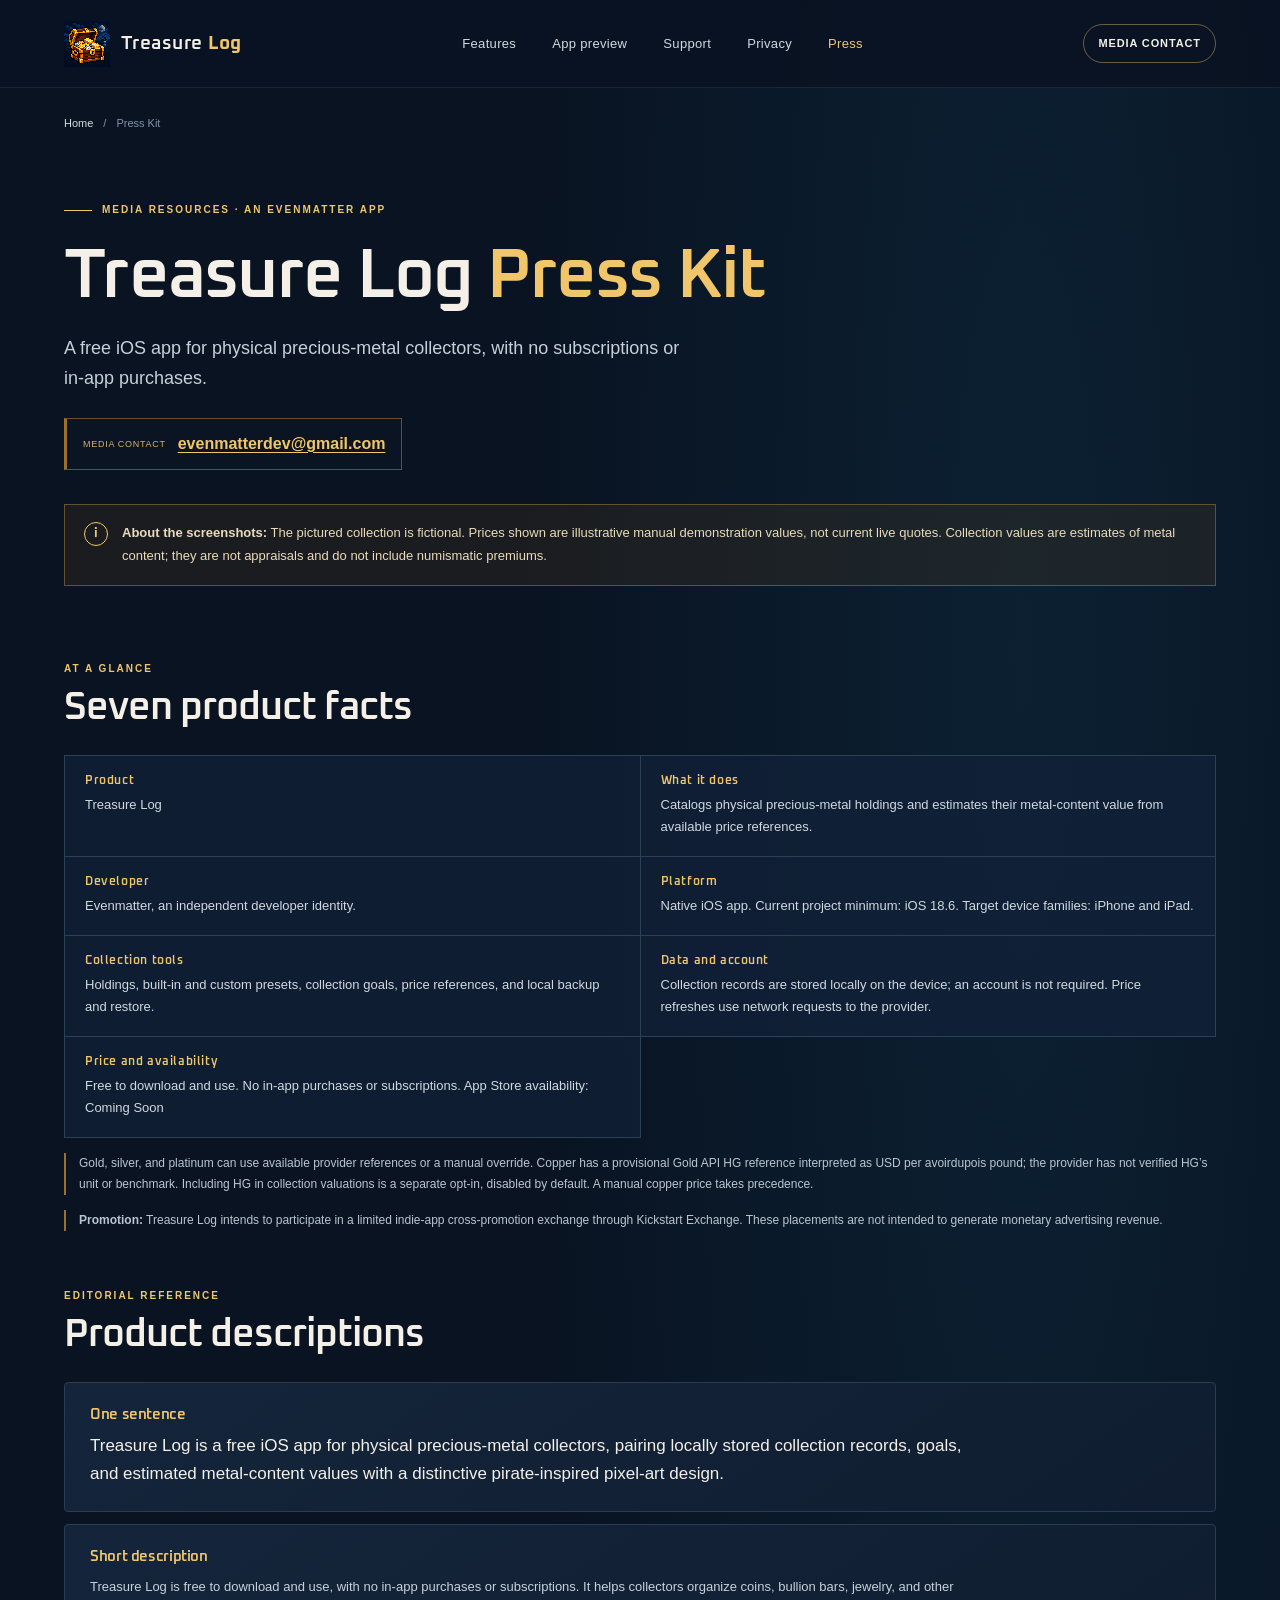
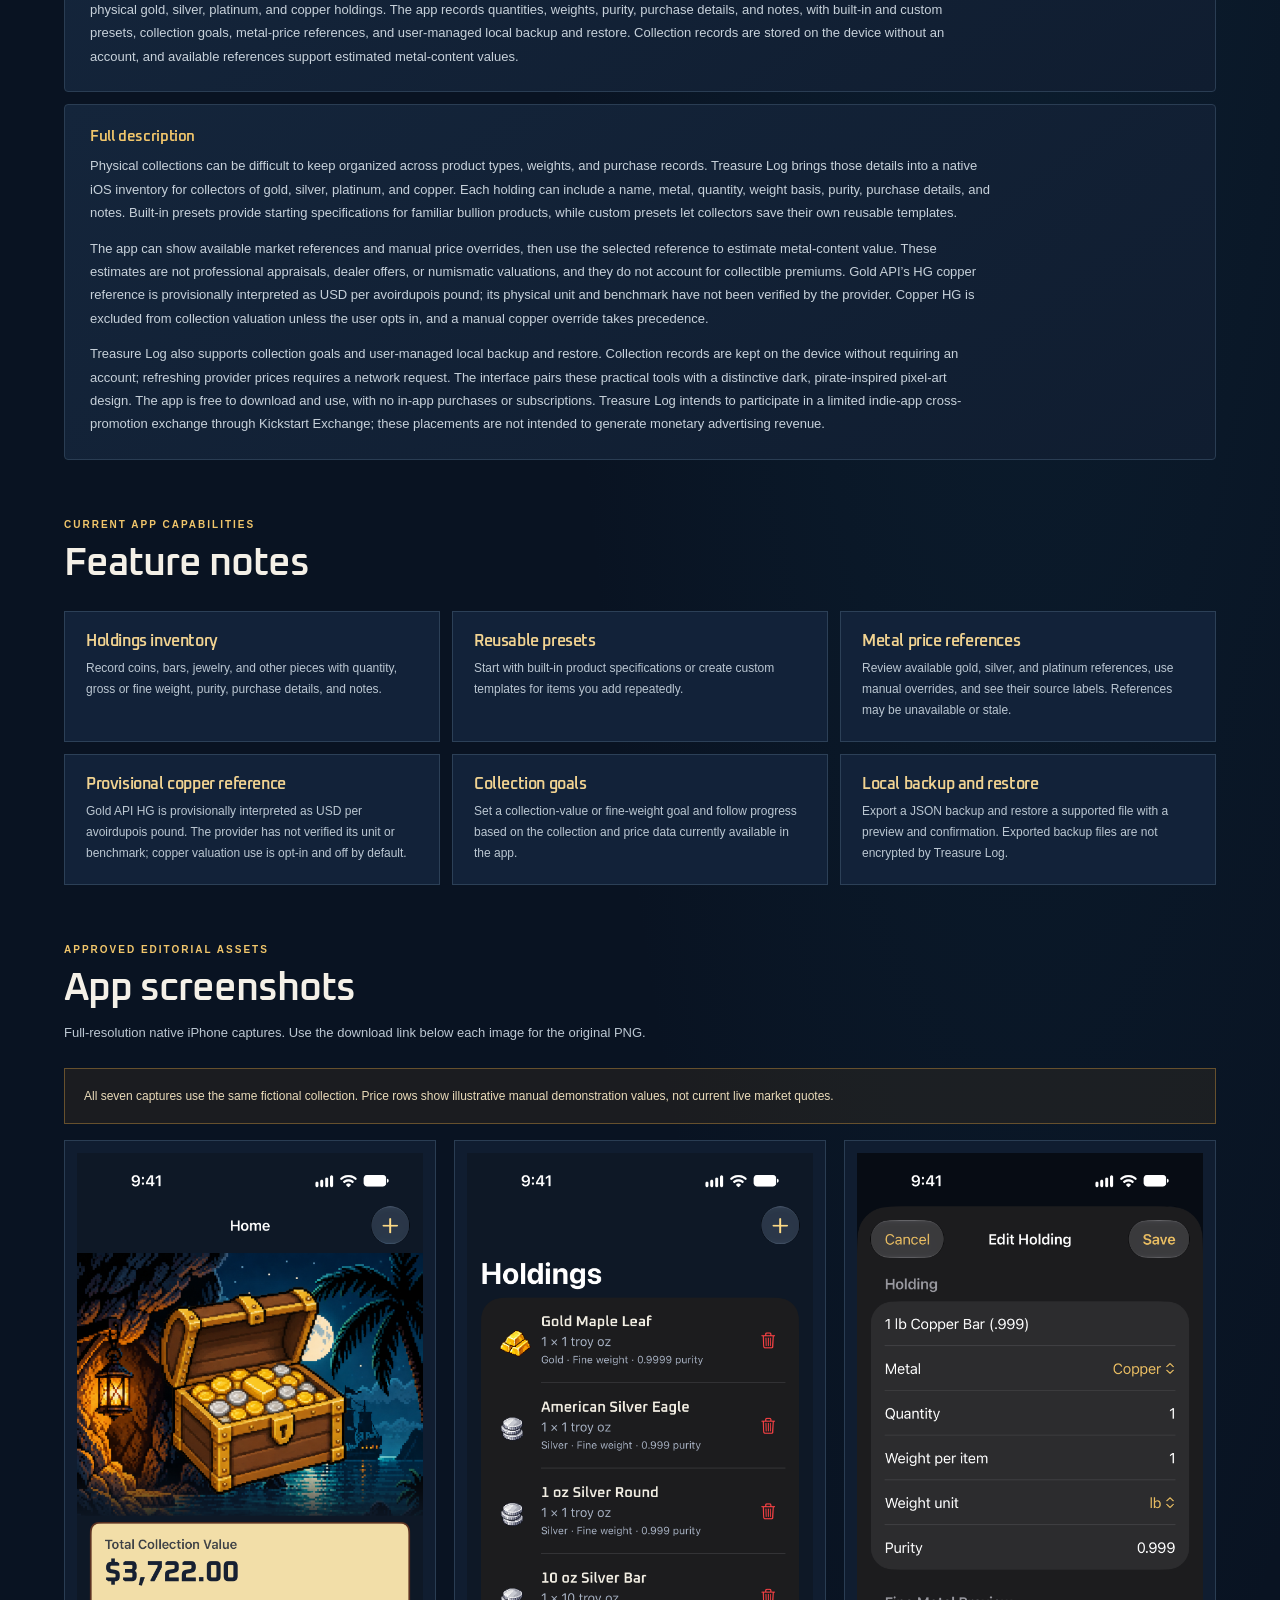
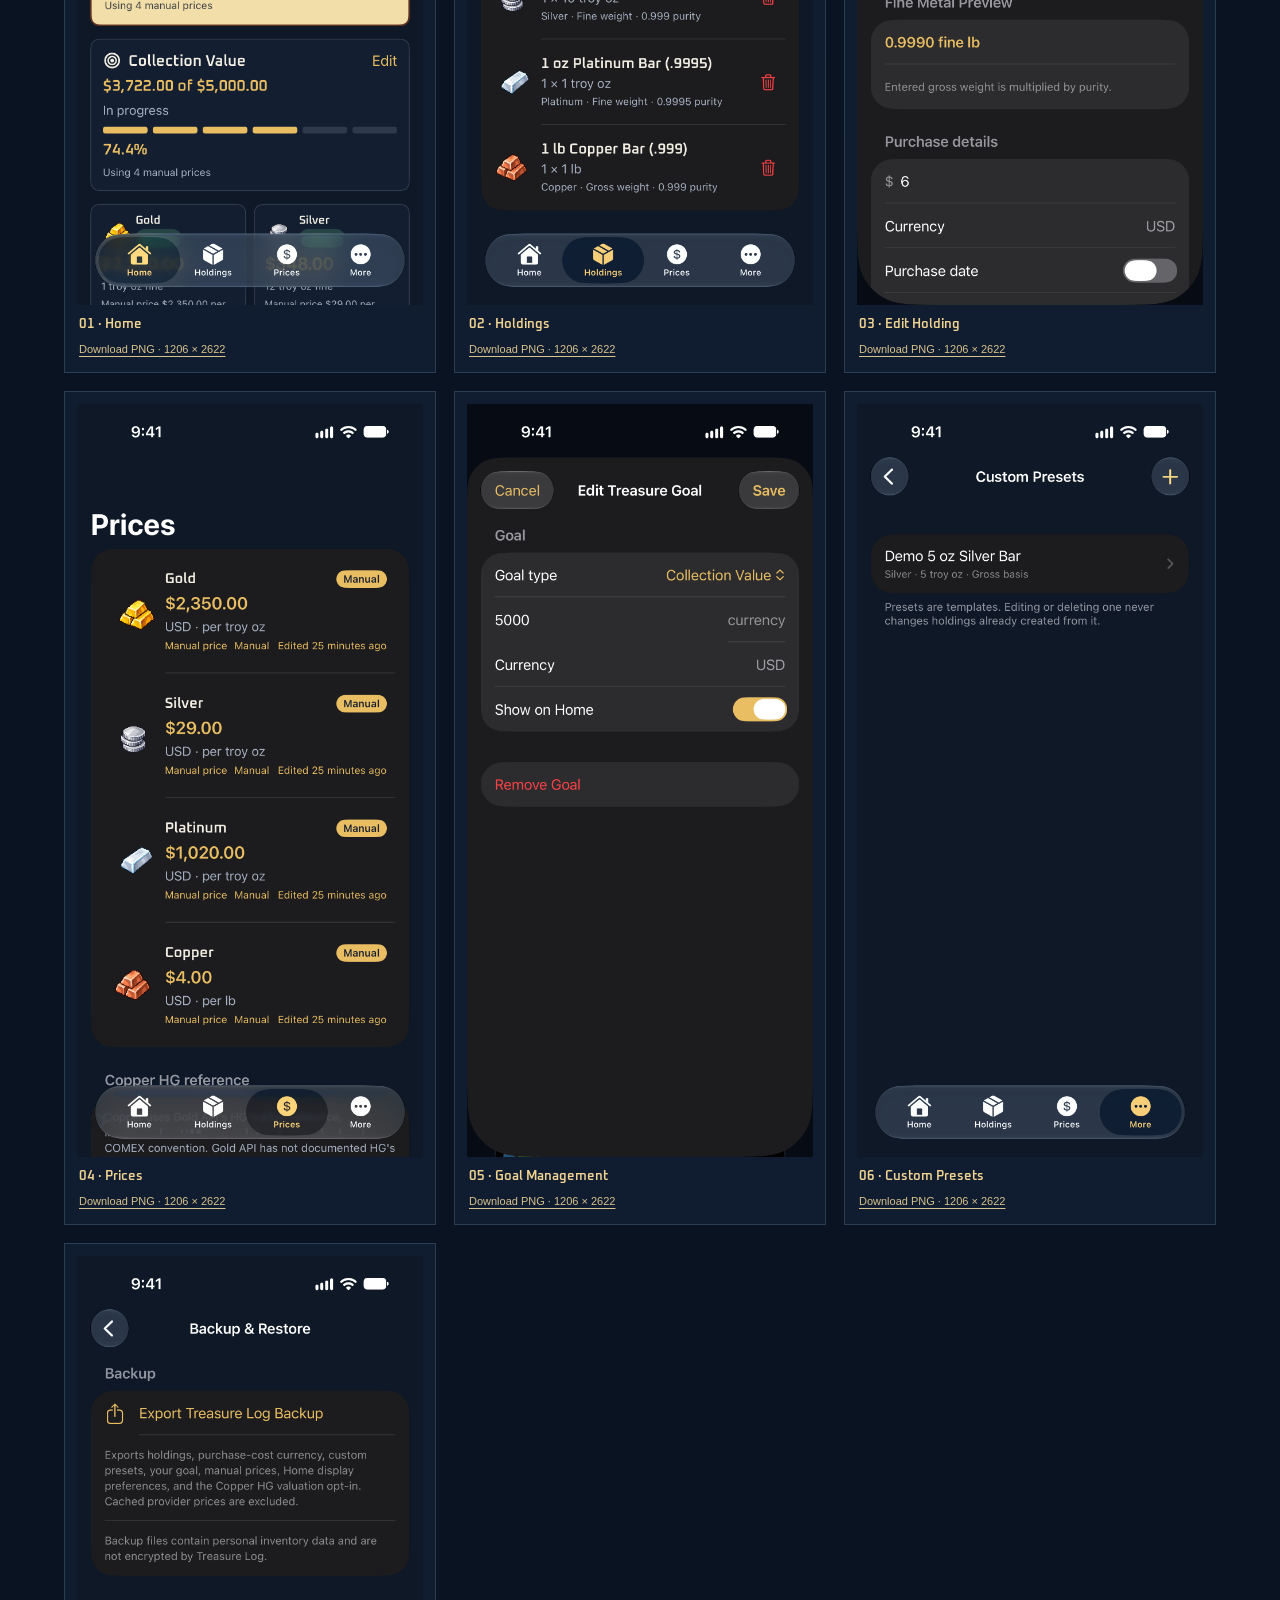
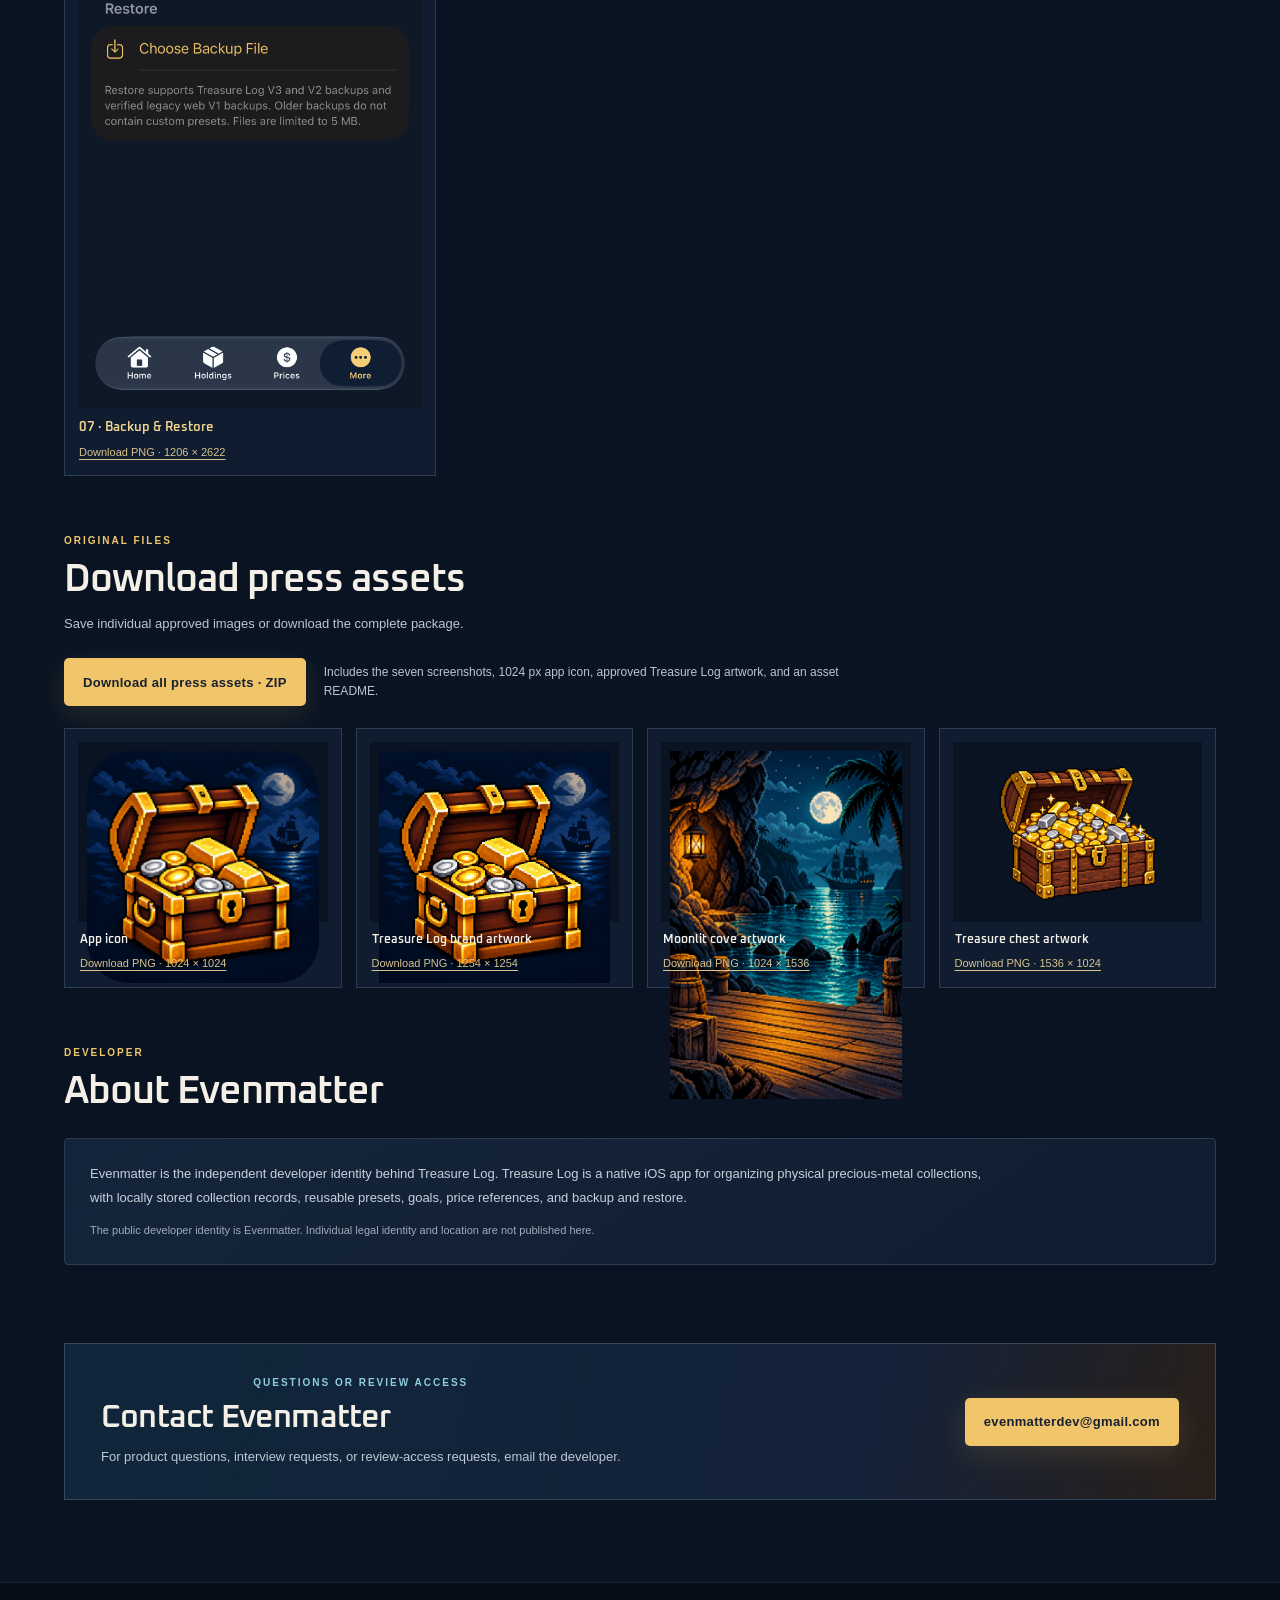
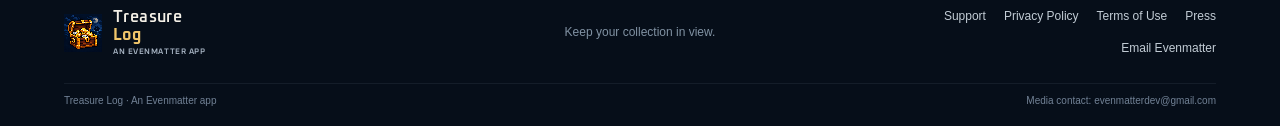
==== commit c2c07cc2: "Prepare Treasure Log website for App Store launch" ====
--- a/docs/press/index.html
+++ b/docs/press/index.html
@@ -10,6 +10,7 @@
   <link rel="preload" href="../assets/fonts/oxanium.ttf" as="font" type="font/ttf" crossorigin>
   <link rel="stylesheet" href="../styles/site.css">
   <link rel="stylesheet" href="../styles/press.css">
+  <script src="../assets/js/launch-status.js" defer></script>
 </head>
 <body class="inner-page">
   <a class="skip-link" href="#main">Skip to content</a>
@@ -30,7 +31,7 @@
     <section class="page-hero press-hero">
       <p class="eyebrow"><span class="eyebrow-line"></span> Media resources · An Evenmatter app</p>
       <h1>Treasure Log <em>Press Kit</em></h1>
-      <p class="page-lede">A native iOS collection log for people who collect physical gold, silver, platinum, and copper.</p>
+      <p class="page-lede">A free iOS app for physical precious-metal collectors, with no subscriptions or in-app purchases.</p>
       <div class="press-contact">
         <span class="contact-label">Media contact</span>
         <a href="mailto:evenmatterdev@gmail.com">evenmatterdev@gmail.com</a>
@@ -54,10 +55,10 @@
         <div><dt>Platform</dt><dd>Native iOS app. Current project minimum: iOS 18.6. Target device families: iPhone and iPad.</dd></div>
         <div><dt>Collection tools</dt><dd>Holdings, built-in and custom presets, collection goals, price references, and local backup and restore.</dd></div>
         <div><dt>Data and account</dt><dd>Collection records are stored locally on the device; an account is not required. Price refreshes use network requests to the provider.</dd></div>
-        <div><dt>Price and availability</dt><dd>Free to download and use. No in-app purchases or subscriptions. App Store availability: Coming Soon.</dd></div>
+        <div><dt>Price and availability</dt><dd>Free to download and use. No in-app purchases or subscriptions. App Store availability: <span data-launch-status>Coming Soon</span> <a data-app-store-link hidden>Download on the App Store</a><span class="release-date" data-release-date hidden></span></dd></div>
       </dl>
       <p class="facts-note">Gold, silver, and platinum can use available provider references or a manual override. Copper has a provisional Gold API HG reference interpreted as USD per avoirdupois pound; the provider has not verified HG’s unit or benchmark. Including HG in collection valuations is a separate opt-in, disabled by default. A manual copper price takes precedence.</p>
-      <p class="facts-note"><strong>Promotion:</strong> Evenmatter intends limited indie-app cross-promotions through Kickstart Exchange. These placements are not intended to generate monetary advertising revenue; production placements are not active at this time.</p>
+      <p class="facts-note"><strong>Promotion:</strong> Treasure Log intends to participate in a limited indie-app cross-promotion exchange through Kickstart Exchange. These placements are not intended to generate monetary advertising revenue.</p>
     </section>
 
     <section class="press-section" aria-labelledby="copy-heading">
@@ -67,17 +68,17 @@
       </div>
       <article class="copy-card">
         <h3>One sentence</h3>
-        <p class="quotable">Treasure Log gives physical precious-metal collectors a local iOS home to catalog their holdings, follow estimated metal-content values, and track collection goals.</p>
+        <p class="quotable">Treasure Log is a free iOS app for physical precious-metal collectors, pairing locally stored collection records, goals, and estimated metal-content values with a distinctive pirate-inspired pixel-art design.</p>
       </article>
       <article class="copy-card">
         <h3>Short description</h3>
-        <p>Treasure Log is free to download and use, with no in-app purchases or subscriptions. It helps collectors organize coins, bullion bars, jewelry, and other physical gold, silver, platinum, and copper holdings. The app records quantities, weights, purity, purchase details, and notes, with built-in and custom presets, collection goals, metal-price references, and local backup and restore. Collection records are stored on the device without an account, and available references support estimated metal-content values.</p>
+        <p>Treasure Log is free to download and use, with no in-app purchases or subscriptions. It helps collectors organize coins, bullion bars, jewelry, and other physical gold, silver, platinum, and copper holdings. The app records quantities, weights, purity, purchase details, and notes, with built-in and custom presets, collection goals, metal-price references, and user-managed local backup and restore. Collection records are stored on the device without an account, and available references support estimated metal-content values.</p>
       </article>
       <article class="copy-card">
         <h3>Full description</h3>
         <p>Physical collections can be difficult to keep organized across product types, weights, and purchase records. Treasure Log brings those details into a native iOS inventory for collectors of gold, silver, platinum, and copper. Each holding can include a name, metal, quantity, weight basis, purity, purchase details, and notes. Built-in presets provide starting specifications for familiar bullion products, while custom presets let collectors save their own reusable templates.</p>
         <p>The app can show available market references and manual price overrides, then use the selected reference to estimate metal-content value. These estimates are not professional appraisals, dealer offers, or numismatic valuations, and they do not account for collectible premiums. Gold API’s HG copper reference is provisionally interpreted as USD per avoirdupois pound; its physical unit and benchmark have not been verified by the provider. Copper HG is excluded from collection valuation unless the user opts in, and a manual copper override takes precedence.</p>
-        <p>Treasure Log also supports a collection goal and local backup and restore. Collection records are kept on the device without requiring an account; refreshing provider prices requires a network request. The interface pairs these practical tools with a dark, pirate-inspired pixel-art presentation. The app is free to download and use, with no in-app purchases or subscriptions. Evenmatter intends limited indie-app cross-promotions through Kickstart Exchange; these are not intended to generate monetary advertising revenue, and production placements are not active at this time.</p>
+        <p>Treasure Log also supports collection goals and user-managed local backup and restore. Collection records are kept on the device without requiring an account; refreshing provider prices requires a network request. The interface pairs these practical tools with a distinctive dark, pirate-inspired pixel-art design. The app is free to download and use, with no in-app purchases or subscriptions. Treasure Log intends to participate in a limited indie-app cross-promotion exchange through Kickstart Exchange; these placements are not intended to generate monetary advertising revenue.</p>
       </article>
     </section>
 
